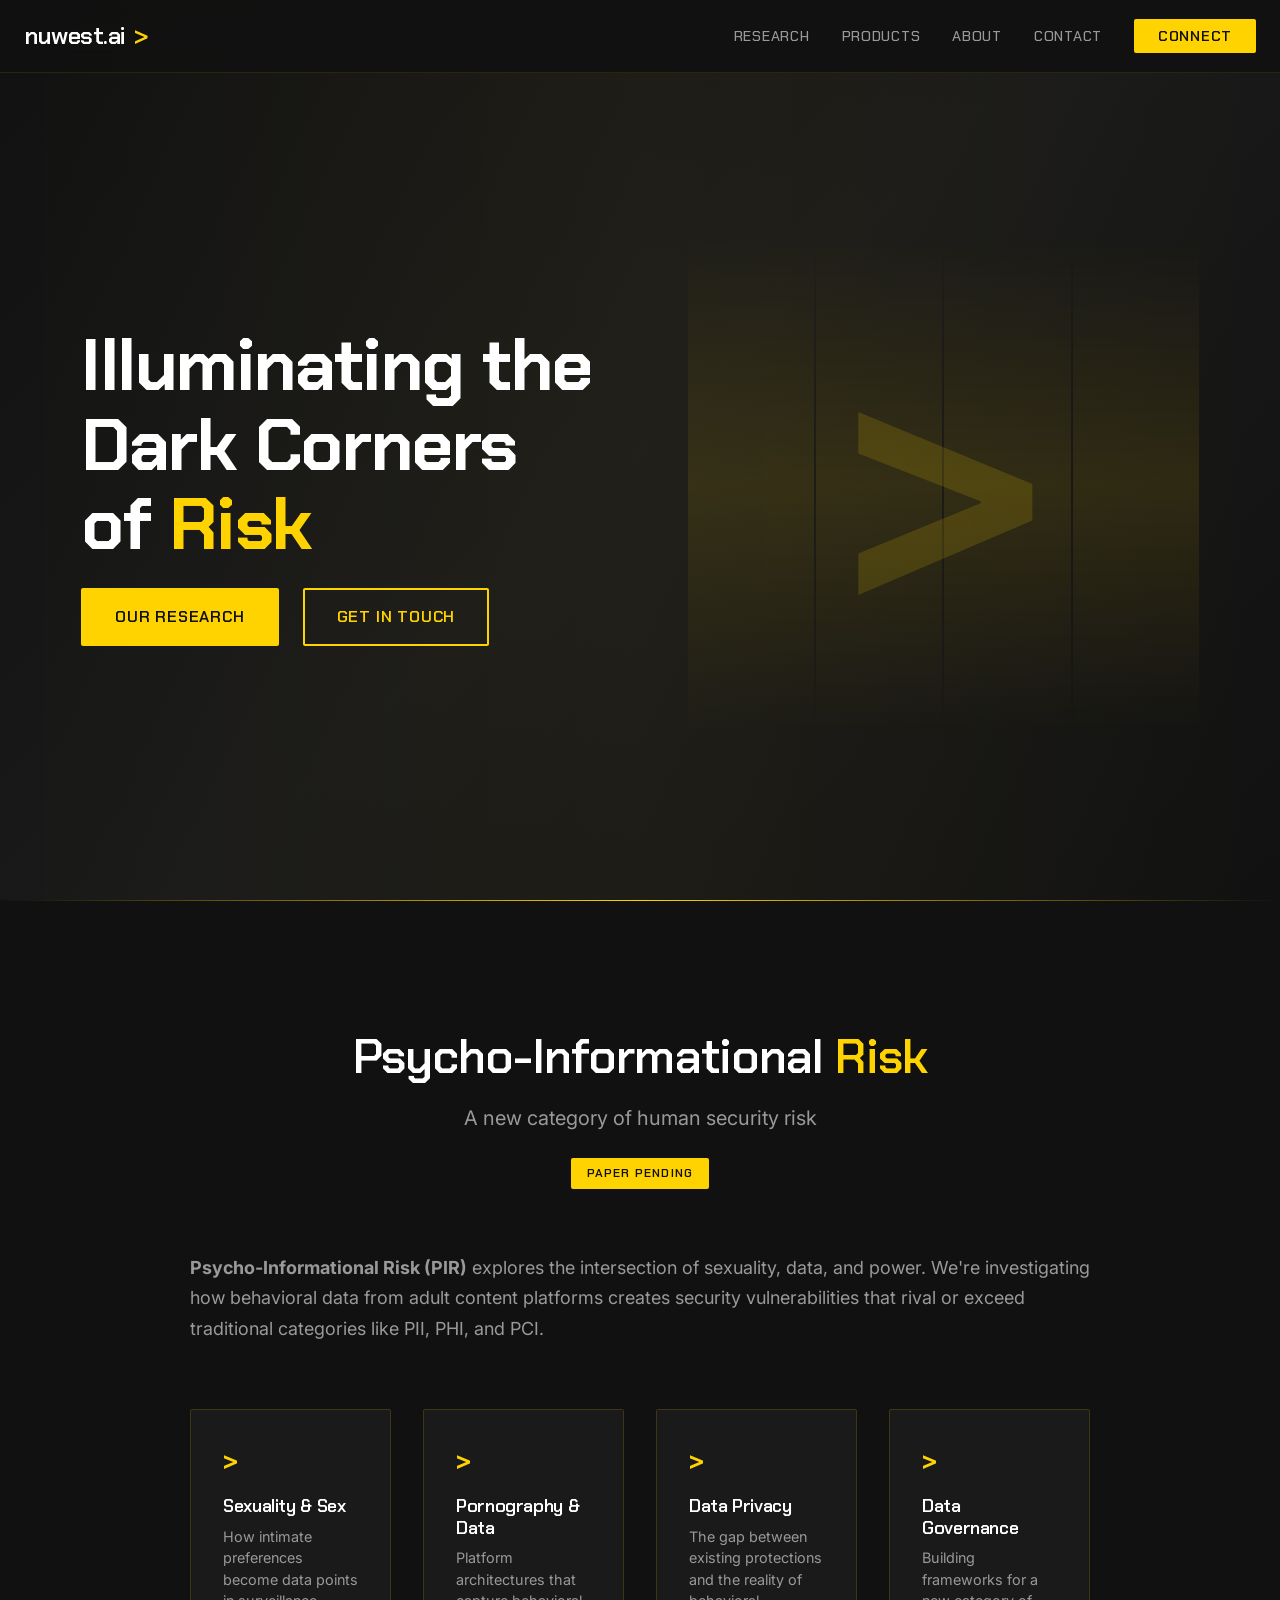
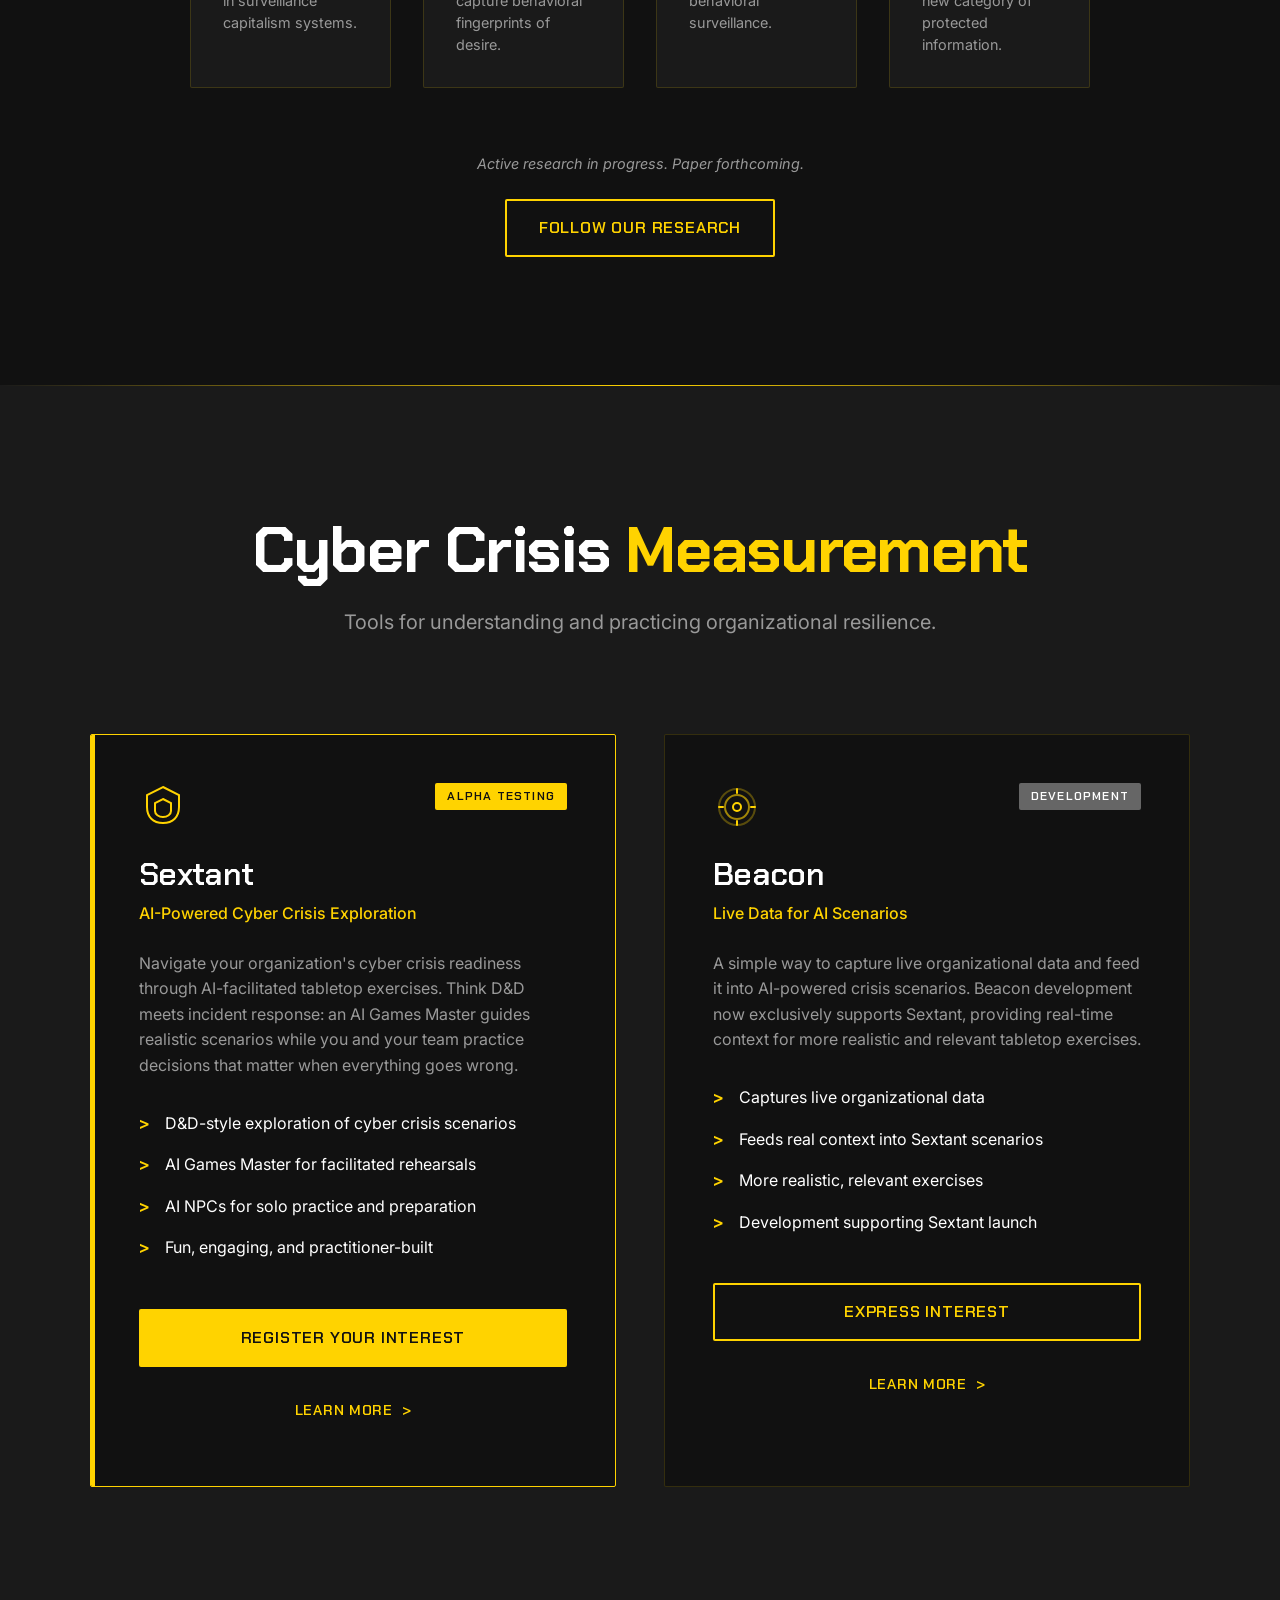
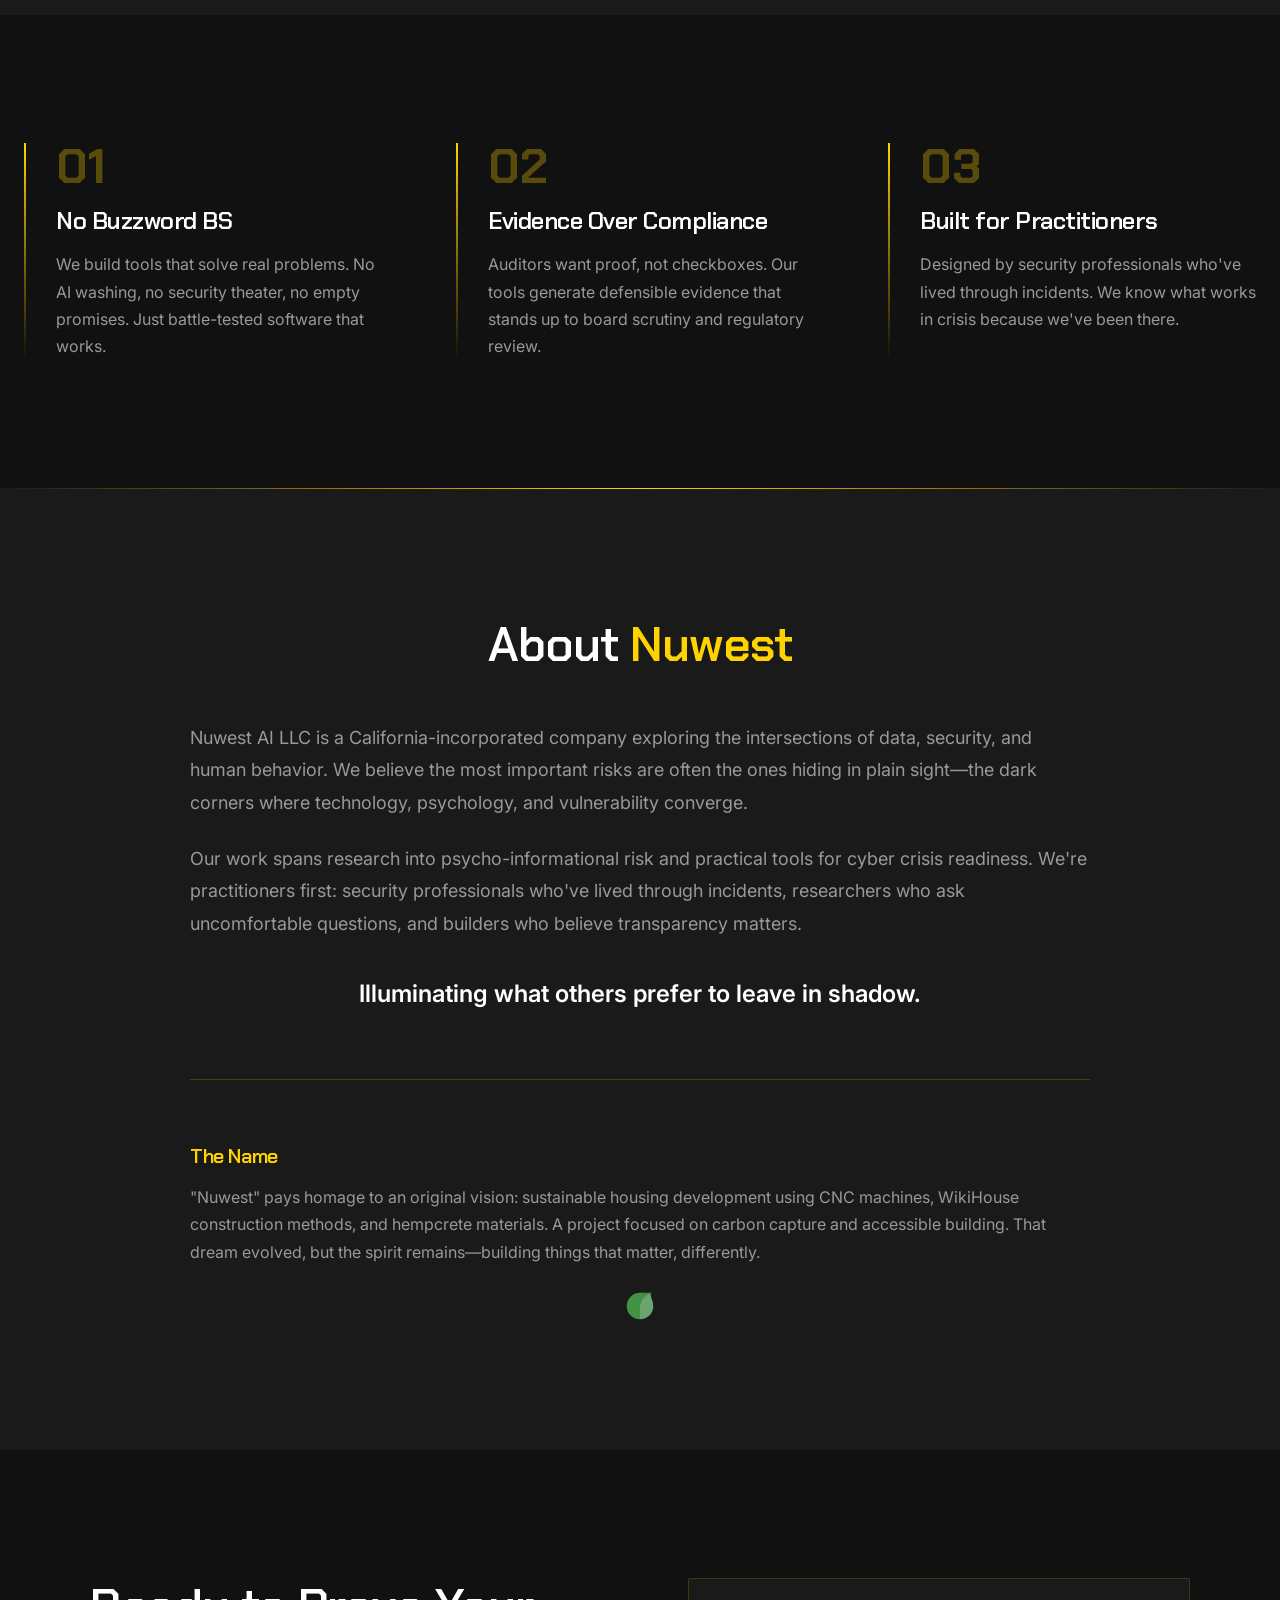
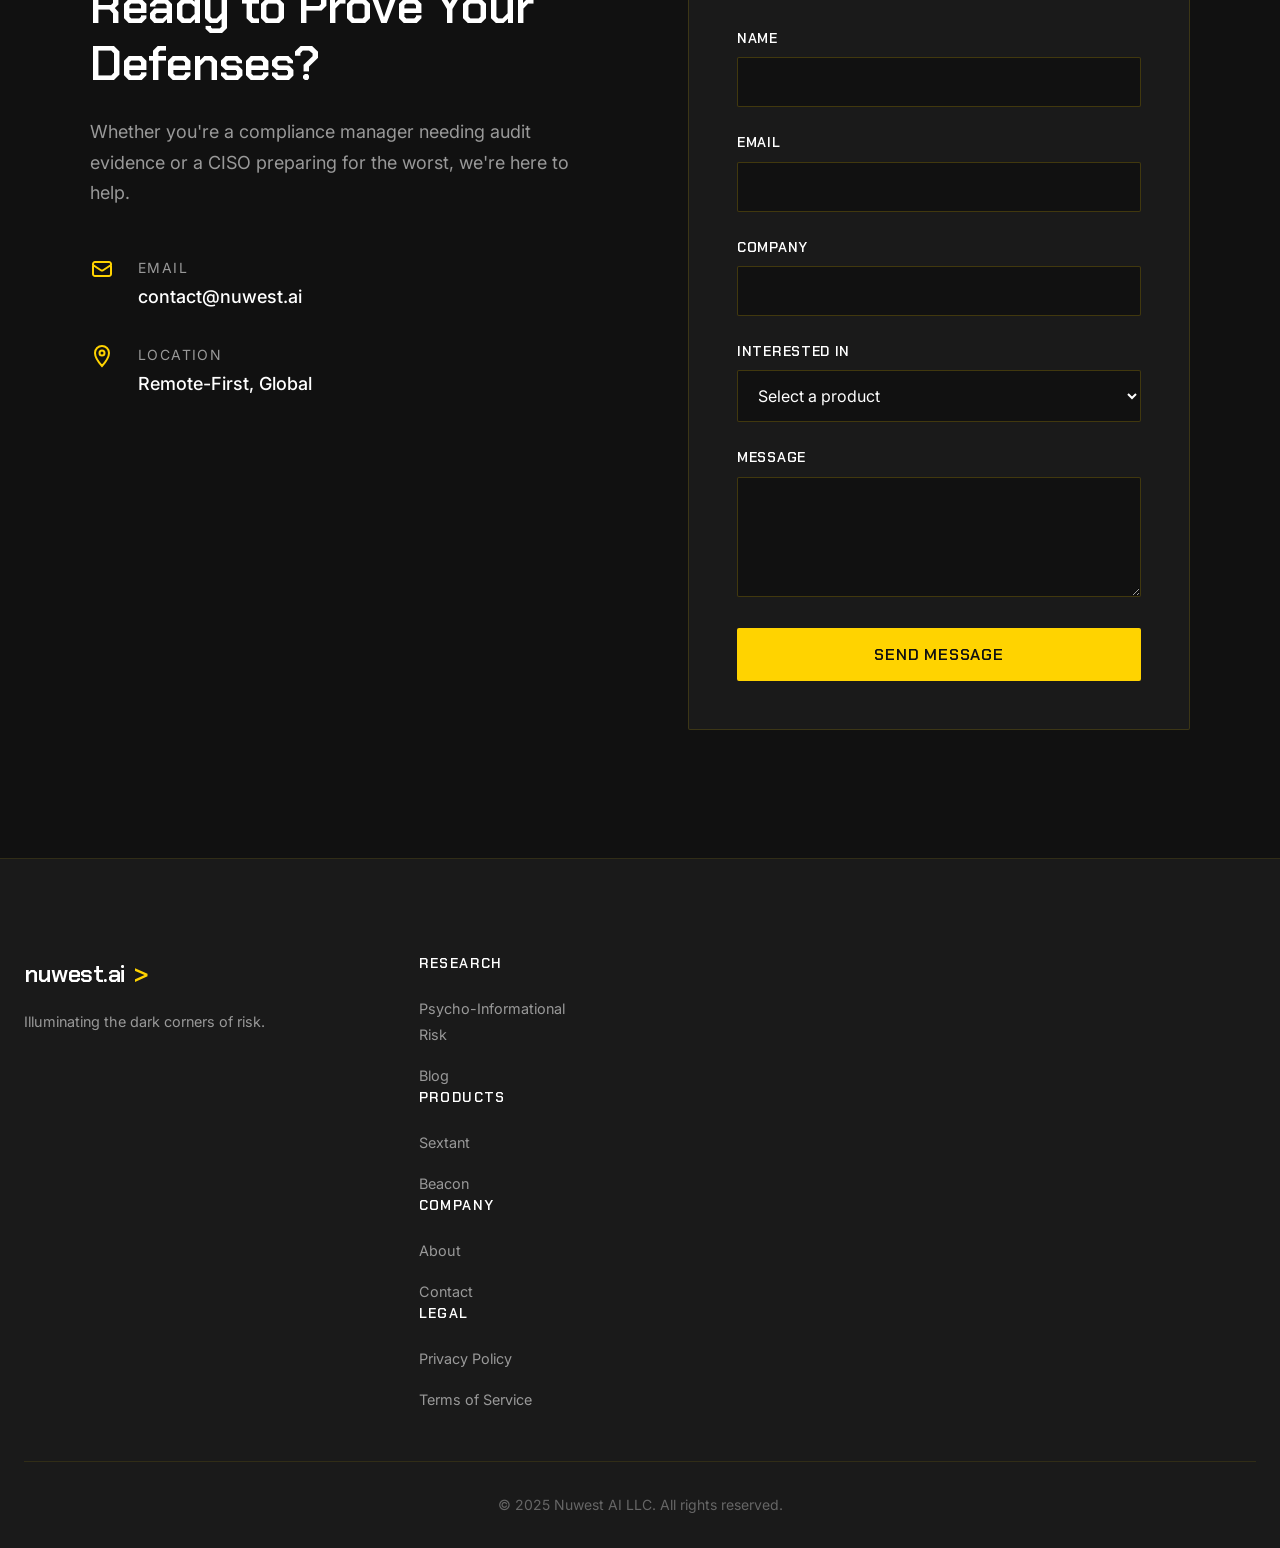
==== index.html @ e4929deb "Complete website redesign - December 2024 - New tagline: "Illuminating the dark corners of risk" - A" ====
<!DOCTYPE html>
<html lang="en">
<head>
  <meta charset="UTF-8">
  <meta name="viewport" content="width=device-width, initial-scale=1.0">
  <title>Nuwest AI > Illuminating the Dark Corners of Risk</title>
  <meta name="description" content="Illuminating the dark corners of risk. Research and tools exploring psycho-informational risk, cyber crisis measurement, and data governance.">

  <!-- Preconnect for performance -->
  <link rel="preconnect" href="https://fonts.googleapis.com">
  <link rel="preconnect" href="https://fonts.gstatic.com" crossorigin>

  <!-- Chakra Petch (primary) + Inter (body) -->
  <link href="https://fonts.googleapis.com/css2?family=Chakra+Petch:wght@400;500;600;700&family=Inter:wght@400;500;600&display=swap" rel="stylesheet">

  <link rel="stylesheet" href="style.css">
</head>
<body>
  <!-- Navigation -->
  <nav class="nav">
    <div class="nav-container">
      <a href="/" class="logo" aria-label="nuwest.ai home">
        nuwest.ai <span class="chevron">&gt;</span>
      </a>

      <button class="nav-toggle" aria-label="Toggle navigation" id="navToggle">
        <span class="hamburger"></span>
      </button>

      <ul class="nav-menu" id="navMenu">
        <li><a href="#research" class="nav-link">Research</a></li>
        <li><a href="#products" class="nav-link">Products</a></li>
        <li><a href="#about" class="nav-link">About</a></li>
        <li><a href="#contact" class="nav-link">Contact</a></li>
        <li><a href="#contact" class="nav-link nav-cta">Connect</a></li>
      </ul>
    </div>
  </nav>

  <!-- Hero Section -->
  <section class="hero">
    <div class="hero-bg"></div>
    <div class="container">
      <div class="hero-content">
        <h1 class="hero-title">
          Illuminating the<br>
          Dark Corners<br>
          of <span class="text-yellow">Risk</span>
        </h1>
        <div class="hero-cta">
          <a href="#research" class="btn btn-primary">Our Research</a>
          <a href="#contact" class="btn btn-secondary">Get in Touch</a>
        </div>
      </div>

      <div class="hero-visual">
        <div class="visual-grid">
          <div class="grid-line"></div>
          <div class="grid-line"></div>
          <div class="grid-line"></div>
          <div class="grid-line"></div>
        </div>
        <div class="chevron-pattern">
          <span class="chevron-lg">&gt;</span>
        </div>
      </div>
    </div>
  </section>

  <!-- Research Section: Psycho-Informational Risk -->
  <section id="research" class="research">
    <div class="container">
      <div class="section-header">
        <h2 class="section-title">Psycho-Informational <span class="text-yellow">Risk</span></h2>
        <p class="section-subtitle">A new category of human security risk</p>
        <span class="research-badge">Paper Pending</span>
      </div>

      <div class="research-content">
        <div class="research-intro">
          <p>
            <strong>Psycho-Informational Risk (PIR)</strong> explores the intersection of sexuality, data, and power. We're investigating how behavioral data from adult content platforms creates security vulnerabilities that rival or exceed traditional categories like PII, PHI, and PCI.
          </p>
        </div>

        <div class="research-pillars">
          <div class="pillar">
            <div class="pillar-icon">&gt;</div>
            <h4>Sexuality &amp; Sex</h4>
            <p>How intimate preferences become data points in surveillance capitalism systems.</p>
          </div>
          <div class="pillar">
            <div class="pillar-icon">&gt;</div>
            <h4>Pornography &amp; Data</h4>
            <p>Platform architectures that capture behavioral fingerprints of desire.</p>
          </div>
          <div class="pillar">
            <div class="pillar-icon">&gt;</div>
            <h4>Data Privacy</h4>
            <p>The gap between existing protections and the reality of behavioral surveillance.</p>
          </div>
          <div class="pillar">
            <div class="pillar-icon">&gt;</div>
            <h4>Data Governance</h4>
            <p>Building frameworks for a new category of protected information.</p>
          </div>
        </div>

        <div class="research-cta">
          <p class="research-status">Active research in progress. Paper forthcoming.</p>
          <a href="#contact" class="btn btn-secondary">Follow Our Research</a>
        </div>
      </div>
    </div>
  </section>

  <!-- Products Section: Cyber Crisis Measurement -->
  <section id="products" class="products">
    <div class="container">
      <div class="section-header">
        <h2 class="section-title-large">Cyber Crisis <span class="text-yellow">Measurement</span></h2>
        <p class="section-subtitle">Tools for understanding and practicing organizational resilience.</p>
      </div>

      <div class="product-grid">
        <!-- Sextant -->
        <article class="product-card product-card--primary">
          <div class="product-header">
            <div class="product-icon">
              <svg width="48" height="48" viewBox="0 0 48 48" fill="none" xmlns="http://www.w3.org/2000/svg">
                <path d="M24 4L40 12V24C40 33.9411 33.9411 40 24 40C14.0589 40 8 33.9411 8 24V12L24 4Z" stroke="currentColor" stroke-width="2"/>
                <path d="M24 16L32 20V28C32 31.3137 28.4183 34 24 34C19.5817 34 16 31.3137 16 28V20L24 16Z" stroke="currentColor" stroke-width="2"/>
              </svg>
            </div>
            <div class="product-badge product-badge--alpha">Alpha Testing</div>
          </div>

          <h3 class="product-name">Sextant</h3>
          <p class="product-tagline">AI-Powered Cyber Crisis Exploration</p>

          <p class="product-description">
            Navigate your organization's cyber crisis readiness through AI-facilitated tabletop exercises. Think D&D meets incident response: an AI Games Master guides realistic scenarios while you and your team practice decisions that matter when everything goes wrong.
          </p>

          <ul class="product-features">
            <li>
              <span class="feature-icon">&gt;</span>
              <span>D&D-style exploration of cyber crisis scenarios</span>
            </li>
            <li>
              <span class="feature-icon">&gt;</span>
              <span>AI Games Master for facilitated rehearsals</span>
            </li>
            <li>
              <span class="feature-icon">&gt;</span>
              <span>AI NPCs for solo practice and preparation</span>
            </li>
            <li>
              <span class="feature-icon">&gt;</span>
              <span>Fun, engaging, and practitioner-built</span>
            </li>
          </ul>

          <div class="product-actions">
            <a href="#contact" class="btn btn-primary btn-block">Register Your Interest</a>
            <a href="#contact" class="product-link">Learn More <span>&gt;</span></a>
          </div>
        </article>

        <!-- Beacon -->
        <article class="product-card">
          <div class="product-header">
            <div class="product-icon">
              <svg width="48" height="48" viewBox="0 0 48 48" fill="none" xmlns="http://www.w3.org/2000/svg">
                <circle cx="24" cy="24" r="4" stroke="currentColor" stroke-width="2"/>
                <circle cx="24" cy="24" r="12" stroke="currentColor" stroke-width="2" opacity="0.6"/>
                <circle cx="24" cy="24" r="18" stroke="currentColor" stroke-width="2" opacity="0.3"/>
                <path d="M24 6V10M24 38V42M42 24H38M10 24H6" stroke="currentColor" stroke-width="2" stroke-linecap="round"/>
              </svg>
            </div>
            <div class="product-badge product-badge--dev">Development</div>
          </div>

          <h3 class="product-name">Beacon</h3>
          <p class="product-tagline">Live Data for AI Scenarios</p>

          <p class="product-description">
            A simple way to capture live organizational data and feed it into AI-powered crisis scenarios. Beacon development now exclusively supports Sextant, providing real-time context for more realistic and relevant tabletop exercises.
          </p>

          <ul class="product-features">
            <li>
              <span class="feature-icon">&gt;</span>
              <span>Captures live organizational data</span>
            </li>
            <li>
              <span class="feature-icon">&gt;</span>
              <span>Feeds real context into Sextant scenarios</span>
            </li>
            <li>
              <span class="feature-icon">&gt;</span>
              <span>More realistic, relevant exercises</span>
            </li>
            <li>
              <span class="feature-icon">&gt;</span>
              <span>Development supporting Sextant launch</span>
            </li>
          </ul>

          <div class="product-actions">
            <a href="#contact" class="btn btn-secondary btn-block">Express Interest</a>
            <a href="#contact" class="product-link">Learn More <span>&gt;</span></a>
          </div>
        </article>
      </div>
    </div>
  </section>

  <!-- Value Proposition -->
  <section class="value-prop">
    <div class="container">
      <div class="value-grid">
        <div class="value-item">
          <div class="value-number">01</div>
          <h3 class="value-title">No Buzzword BS</h3>
          <p class="value-description">
            We build tools that solve real problems. No AI washing, no security theater, no empty promises. Just battle-tested software that works.
          </p>
        </div>

        <div class="value-item">
          <div class="value-number">02</div>
          <h3 class="value-title">Evidence Over Compliance</h3>
          <p class="value-description">
            Auditors want proof, not checkboxes. Our tools generate defensible evidence that stands up to board scrutiny and regulatory review.
          </p>
        </div>

        <div class="value-item">
          <div class="value-number">03</div>
          <h3 class="value-title">Built for Practitioners</h3>
          <p class="value-description">
            Designed by security professionals who've lived through incidents. We know what works in crisis because we've been there.
          </p>
        </div>
      </div>
    </div>
  </section>

  <!-- About Section -->
  <section id="about" class="about">
    <div class="container">
      <div class="about-content">
        <h2 class="about-title">About <span class="text-yellow">Nuwest</span></h2>
        <div class="about-text">
          <p>
            Nuwest AI LLC is a California-incorporated company exploring the intersections of data, security, and human behavior. We believe the most important risks are often the ones hiding in plain sight—the dark corners where technology, psychology, and vulnerability converge.
          </p>
          <p>
            Our work spans research into psycho-informational risk and practical tools for cyber crisis readiness. We're practitioners first: security professionals who've lived through incidents, researchers who ask uncomfortable questions, and builders who believe transparency matters.
          </p>
          <p class="about-emphasis">
            Illuminating what others prefer to leave in shadow.
          </p>
        </div>

        <div class="about-origin">
          <h3 class="origin-title">The Name</h3>
          <p>
            "Nuwest" pays homage to an original vision: sustainable housing development using CNC machines, WikiHouse construction methods, and hempcrete materials. A project focused on carbon capture and accessible building. That dream evolved, but the spirit remains—building things that matter, differently.
          </p>
          <div class="sustainability-badge">
            <svg class="leaf-icon" width="24" height="24" viewBox="0 0 24 24" fill="none" xmlns="http://www.w3.org/2000/svg">
              <path d="M12 2C6.5 2 2 6.5 2 12C2 17.5 6.5 22 12 22C12 22 12 17 12 12C12 7 17 2 22 2C22 2 17.5 2 12 2Z" fill="#4CAF50"/>
              <path d="M12 12C12 17 12 22 12 22C17.5 22 22 17.5 22 12C22 6.5 17.5 2 22 2C17 2 12 7 12 12Z" fill="#81C784"/>
            </svg>
          </div>
        </div>
      </div>
    </div>
  </section>

  <!-- Contact Section -->
  <section id="contact" class="contact">
    <div class="container">
      <div class="contact-content">
        <div class="contact-info">
          <h2 class="contact-title">Ready to Prove Your Defenses?</h2>
          <p class="contact-description">
            Whether you're a compliance manager needing audit evidence or a CISO preparing for the worst, we're here to help.
          </p>

          <div class="contact-methods">
            <div class="contact-method">
              <div class="method-icon">
                <svg width="24" height="24" viewBox="0 0 24 24" fill="none" xmlns="http://www.w3.org/2000/svg">
                  <path d="M3 8L10.89 13.26C11.2187 13.4793 11.6049 13.5963 12 13.5963C12.3951 13.5963 12.7813 13.4793 13.11 13.26L21 8M5 19H19C19.5304 19 20.0391 18.7893 20.4142 18.4142C20.7893 18.0391 21 17.5304 21 17V7C21 6.46957 20.7893 5.96086 20.4142 5.58579C20.0391 5.21071 19.5304 5 19 5H5C4.46957 5 3.96086 5.21071 3.58579 5.58579C3.21071 5.96086 3 6.46957 3 7V17C3 17.5304 3.21071 18.0391 3.58579 18.4142C3.96086 18.7893 4.46957 19 5 19Z" stroke="currentColor" stroke-width="2" stroke-linecap="round" stroke-linejoin="round"/>
                </svg>
              </div>
              <div>
                <div class="method-label">Email</div>
                <a href="mailto:contact@nuwest.ai" class="method-value">contact@nuwest.ai</a>
              </div>
            </div>

            <div class="contact-method">
              <div class="method-icon">
                <svg width="24" height="24" viewBox="0 0 24 24" fill="none" xmlns="http://www.w3.org/2000/svg">
                  <path d="M12 2C8.13 2 5 5.13 5 9C5 14.25 12 22 12 22C12 22 19 14.25 19 9C19 5.13 15.87 2 12 2ZM12 11.5C10.62 11.5 9.5 10.38 9.5 9C9.5 7.62 10.62 6.5 12 6.5C13.38 6.5 14.5 7.62 14.5 9C14.5 10.38 13.38 11.5 12 11.5Z" stroke="currentColor" stroke-width="2"/>
                </svg>
              </div>
              <div>
                <div class="method-label">Location</div>
                <div class="method-value">Remote-First, Global</div>
              </div>
            </div>
          </div>
        </div>

        <form class="contact-form" id="contactForm">
          <div class="form-group">
            <label for="name" class="form-label">Name</label>
            <input type="text" id="name" name="name" class="form-input" required>
          </div>

          <div class="form-group">
            <label for="email" class="form-label">Email</label>
            <input type="email" id="email" name="email" class="form-input" required>
          </div>

          <div class="form-group">
            <label for="company" class="form-label">Company</label>
            <input type="text" id="company" name="company" class="form-input">
          </div>

          <div class="form-group">
            <label for="interest" class="form-label">Interested In</label>
            <select id="interest" name="interest" class="form-input">
              <option value="">Select a product</option>
              <option value="sextant">Sextant (Crisis Rehearsal)</option>
              <option value="beacon">Beacon (Recovery Monitoring)</option>
              <option value="both">Both Products</option>
              <option value="other">General Inquiry</option>
            </select>
          </div>

          <div class="form-group">
            <label for="message" class="form-label">Message</label>
            <textarea id="message" name="message" class="form-input form-textarea" rows="4"></textarea>
          </div>

          <button type="submit" class="btn btn-primary btn-block">Send Message</button>
        </form>
      </div>
    </div>
  </section>

  <!-- Footer -->
  <footer class="footer">
    <div class="container">
      <div class="footer-content">
        <div class="footer-brand">
          <div class="logo">nuwest.ai <span class="chevron">&gt;</span></div>
          <p class="footer-tagline">Illuminating the dark corners of risk.</p>
        </div>

        <div class="footer-links">
          <div class="footer-column">
            <h4 class="footer-heading">Research</h4>
            <ul class="footer-list">
              <li><a href="#research">Psycho-Informational Risk</a></li>
              <li><a href="pages/blog.html">Blog</a></li>
            </ul>
          </div>

          <div class="footer-column">
            <h4 class="footer-heading">Products</h4>
            <ul class="footer-list">
              <li><a href="#products">Sextant</a></li>
              <li><a href="#products">Beacon</a></li>
            </ul>
          </div>

          <div class="footer-column">
            <h4 class="footer-heading">Company</h4>
            <ul class="footer-list">
              <li><a href="#about">About</a></li>
              <li><a href="#contact">Contact</a></li>
            </ul>
          </div>

          <div class="footer-column">
            <h4 class="footer-heading">Legal</h4>
            <ul class="footer-list">
              <li><a href="pages/privacy.html">Privacy Policy</a></li>
              <li><a href="pages/terms.html">Terms of Service</a></li>
            </ul>
          </div>
        </div>
      </div>

      <div class="footer-bottom">
        <p>&copy; 2025 Nuwest AI LLC. All rights reserved.</p>
      </div>
    </div>
  </footer>

  <script src="script.js"></script>
</body>
</html>
---- style.css ----
/* ============================================
   nuwest.ai > v3 Design System
   Futuristic minimalism, sharp edges, geometric
   ============================================ */

/* ============================================
   CSS Variables (Brand Guidelines)
   ============================================ */
:root {
  /* Colors - Brand Guidelines */
  --signal-yellow: #FFD300;
  --charcoal-black: #111111;
  --matte-black: #1A1A1A;
  --neutral-gray: #EAEAEA;
  --white: #FFFFFF;
  --gray-dark: #333333;
  --gray-medium: #666666;
  --gray-light: #999999;

  /* Typography - Chakra Petch + Inter */
  --font-primary: 'Chakra Petch', -apple-system, BlinkMacSystemFont, 'Segoe UI', sans-serif;
  --font-secondary: 'Inter', -apple-system, BlinkMacSystemFont, 'Segoe UI', sans-serif;

  /* Spacing (8px base) */
  --spacing-xs: 0.5rem;    /* 8px */
  --spacing-sm: 1rem;      /* 16px */
  --spacing-md: 1.5rem;    /* 24px */
  --spacing-lg: 2rem;      /* 32px */
  --spacing-xl: 3rem;      /* 48px */
  --spacing-2xl: 4rem;     /* 64px */
  --spacing-3xl: 6rem;     /* 96px */
  --spacing-4xl: 8rem;     /* 128px */

  /* Shadows */
  --shadow-sm: 0 2px 8px rgba(0, 0, 0, 0.1);
  --shadow-md: 0 4px 16px rgba(0, 0, 0, 0.15);
  --shadow-lg: 0 8px 32px rgba(0, 0, 0, 0.2);
  --shadow-yellow: 0 0 32px rgba(255, 211, 0, 0.3);
  --shadow-yellow-strong: 0 0 48px rgba(255, 211, 0, 0.5);

  /* Transitions */
  --transition-fast: 150ms cubic-bezier(0.4, 0, 0.2, 1);
  --transition-base: 250ms cubic-bezier(0.4, 0, 0.2, 1);
  --transition-slow: 350ms cubic-bezier(0.4, 0, 0.2, 1);

  /* Layout */
  --container-max: 1280px;
  --container-narrow: 960px;
  --border-radius: 2px;
}

/* ============================================
   Reset & Base Styles
   ============================================ */
* {
  margin: 0;
  padding: 0;
  box-sizing: border-box;
}

html {
  scroll-behavior: smooth;
  -webkit-font-smoothing: antialiased;
  -moz-osx-font-smoothing: grayscale;
}

body {
  font-family: var(--font-secondary);
  font-size: 16px;
  line-height: 1.6;
  color: var(--white);
  background: var(--charcoal-black);
  overflow-x: hidden;
}

::selection {
  background: var(--signal-yellow);
  color: var(--charcoal-black);
}

/* ============================================
   Typography
   ============================================ */
h1, h2, h3, h4, h5, h6 {
  font-family: var(--font-primary);
  font-weight: 600;
  line-height: 1.2;
  letter-spacing: -0.02em;
}

h1 { font-size: clamp(2.5rem, 6vw, 4.5rem); }
h2 { font-size: clamp(2rem, 4vw, 3rem); }
h3 { font-size: clamp(1.5rem, 3vw, 2rem); }
h4 { font-size: 1.25rem; }

a {
  color: inherit;
  text-decoration: none;
  transition: color var(--transition-base);
}

a:hover {
  color: var(--signal-yellow);
}

/* ============================================
   Container
   ============================================ */
.container {
  max-width: var(--container-max);
  margin: 0 auto;
  padding: 0 var(--spacing-md);
}

.container-narrow {
  max-width: var(--container-narrow);
  margin: 0 auto;
  padding: 0 var(--spacing-md);
}

@media (max-width: 768px) {
  .container,
  .container-narrow {
    padding: 0 var(--spacing-sm);
  }
}

/* ============================================
   Navigation
   ============================================ */
.nav {
  position: fixed;
  top: 0;
  left: 0;
  right: 0;
  z-index: 1000;
  background: rgba(17, 17, 17, 0.95);
  backdrop-filter: blur(12px);
  border-bottom: 1px solid rgba(255, 211, 0, 0.1);
  transition: all var(--transition-base);
}

.nav-container {
  max-width: var(--container-max);
  margin: 0 auto;
  padding: 0 var(--spacing-md);
  display: flex;
  justify-content: space-between;
  align-items: center;
  height: 72px;
}

.logo {
  font-family: var(--font-primary);
  font-size: 1.5rem;
  font-weight: 600;
  color: var(--white);
  letter-spacing: -0.02em;
  transition: all var(--transition-base);
}

.logo:hover {
  color: var(--white);
}

.chevron {
  color: var(--signal-yellow);
  margin-left: 0.25rem;
  display: inline-block;
  transition: transform var(--transition-base);
}

.logo:hover .chevron {
  transform: translateX(4px);
}

.nav-toggle {
  display: none;
  background: none;
  border: none;
  cursor: pointer;
  padding: 0.5rem;
  z-index: 1001;
}

.hamburger {
  display: block;
  width: 24px;
  height: 2px;
  background: var(--signal-yellow);
  position: relative;
  transition: background var(--transition-base);
}

.hamburger::before,
.hamburger::after {
  content: '';
  position: absolute;
  width: 24px;
  height: 2px;
  background: var(--signal-yellow);
  transition: transform var(--transition-base);
}

.hamburger::before { top: -8px; }
.hamburger::after { bottom: -8px; }

.nav-toggle.active .hamburger {
  background: transparent;
}

.nav-toggle.active .hamburger::before {
  transform: rotate(45deg) translate(5px, 5px);
}

.nav-toggle.active .hamburger::after {
  transform: rotate(-45deg) translate(6px, -6px);
}

.nav-menu {
  display: flex;
  align-items: center;
  gap: var(--spacing-lg);
  list-style: none;
}

.nav-link {
  font-family: var(--font-primary);
  font-size: 0.9rem;
  font-weight: 500;
  color: var(--gray-light);
  text-transform: uppercase;
  letter-spacing: 0.05em;
  transition: color var(--transition-base);
  position: relative;
}

.nav-link::after {
  content: '';
  position: absolute;
  bottom: -4px;
  left: 0;
  width: 0;
  height: 2px;
  background: var(--signal-yellow);
  transition: width var(--transition-base);
}

.nav-link:hover {
  color: var(--white);
}

.nav-link:hover::after {
  width: 100%;
}

.nav-cta {
  background: var(--signal-yellow);
  color: var(--charcoal-black);
  padding: 0.5rem 1.5rem;
  border-radius: var(--border-radius);
  font-weight: 600;
}

.nav-cta::after {
  display: none;
}

.nav-cta:hover {
  color: var(--charcoal-black);
  box-shadow: var(--shadow-yellow);
  transform: translateY(-2px);
}

@media (max-width: 768px) {
  .nav-toggle {
    display: block;
  }

  .nav-menu {
    position: fixed;
    top: 72px;
    left: 0;
    right: 0;
    flex-direction: column;
    background: var(--charcoal-black);
    border-top: 1px solid rgba(255, 211, 0, 0.1);
    padding: var(--spacing-lg);
    gap: var(--spacing-md);
    transform: translateX(100%);
    transition: transform var(--transition-base);
  }

  .nav-menu.active {
    transform: translateX(0);
  }

  .nav-link::after {
    display: none;
  }
}

/* ============================================
   Hero Section
   ============================================ */
.hero {
  position: relative;
  min-height: 100vh;
  display: flex;
  align-items: center;
  overflow: hidden;
  padding-top: 72px;
}

.hero-bg {
  position: absolute;
  inset: 0;
  background:
    linear-gradient(135deg, var(--charcoal-black) 0%, var(--matte-black) 50%, var(--charcoal-black) 100%);
  z-index: -1;
}

.hero-bg::before {
  content: '';
  position: absolute;
  inset: 0;
  background:
    linear-gradient(90deg, transparent 0%, rgba(255, 211, 0, 0.03) 50%, transparent 100%);
  animation: scan 8s linear infinite;
}

@keyframes scan {
  0%, 100% { transform: translateX(-100%); }
  50% { transform: translateX(100%); }
}

.hero .container {
  display: grid;
  grid-template-columns: 1fr 1fr;
  gap: var(--spacing-3xl);
  align-items: center;
}

.hero-content {
  max-width: 600px;
}

.hero-title {
  font-size: clamp(2.5rem, 6vw, 4.5rem);
  font-weight: 700;
  line-height: 1.1;
  margin-bottom: var(--spacing-md);
  color: var(--white);
}

.hero-subtitle {
  font-size: clamp(1.125rem, 2vw, 1.5rem);
  font-weight: 400;
  color: var(--gray-light);
  margin-bottom: var(--spacing-xl);
  line-height: 1.5;
}

.hero-cta {
  display: flex;
  gap: var(--spacing-md);
  flex-wrap: wrap;
}

.hero-visual {
  position: relative;
  height: 500px;
  display: flex;
  align-items: center;
  justify-content: center;
}

.visual-grid {
  position: absolute;
  inset: 0;
  display: grid;
  grid-template-columns: repeat(4, 1fr);
  gap: 2px;
  opacity: 0.1;
}

.grid-line {
  background: linear-gradient(180deg, transparent 0%, var(--signal-yellow) 50%, transparent 100%);
  animation: gridPulse 3s ease-in-out infinite;
}

.grid-line:nth-child(1) { animation-delay: 0s; }
.grid-line:nth-child(2) { animation-delay: 0.5s; }
.grid-line:nth-child(3) { animation-delay: 1s; }
.grid-line:nth-child(4) { animation-delay: 1.5s; }

@keyframes gridPulse {
  0%, 100% { opacity: 0.1; }
  50% { opacity: 0.3; }
}

.chevron-pattern {
  position: relative;
  z-index: 1;
}

.chevron-lg {
  font-family: var(--font-primary);
  font-size: 20rem;
  font-weight: 700;
  color: var(--signal-yellow);
  opacity: 0.15;
  line-height: 1;
  animation: chevronPulse 4s ease-in-out infinite;
}

@keyframes chevronPulse {
  0%, 100% {
    transform: scale(1);
    opacity: 0.15;
  }
  50% {
    transform: scale(1.05);
    opacity: 0.25;
  }
}

@media (max-width: 1024px) {
  .hero .container {
    grid-template-columns: 1fr;
    gap: var(--spacing-xl);
  }

  .hero-visual {
    height: 300px;
  }

  .chevron-lg {
    font-size: 12rem;
  }
}

/* ============================================
   Buttons
   ============================================ */
.btn {
  display: inline-block;
  font-family: var(--font-primary);
  font-size: 1rem;
  font-weight: 600;
  text-align: center;
  padding: 0.875rem 2rem;
  border-radius: var(--border-radius);
  border: 2px solid transparent;
  cursor: pointer;
  transition: all var(--transition-base);
  text-transform: uppercase;
  letter-spacing: 0.05em;
}

.btn-primary {
  background: var(--signal-yellow);
  color: var(--charcoal-black);
  border-color: var(--signal-yellow);
}

.btn-primary:hover {
  color: var(--charcoal-black);
  box-shadow: var(--shadow-yellow);
  transform: translateY(-2px);
}

.btn-secondary {
  background: transparent;
  color: var(--signal-yellow);
  border-color: var(--signal-yellow);
}

.btn-secondary:hover {
  background: var(--signal-yellow);
  color: var(--charcoal-black);
  box-shadow: var(--shadow-yellow);
  transform: translateY(-2px);
}

.btn-block {
  display: block;
  width: 100%;
}

/* ============================================
   Products Section
   ============================================ */
.products {
  padding: var(--spacing-4xl) 0;
  background: var(--matte-black);
  position: relative;
}

.products::before {
  content: '';
  position: absolute;
  top: 0;
  left: 0;
  right: 0;
  height: 1px;
  background: linear-gradient(90deg, transparent 0%, var(--signal-yellow) 50%, transparent 100%);
}

.section-header {
  text-align: center;
  margin-bottom: var(--spacing-3xl);
}

.section-title {
  font-size: clamp(2rem, 4vw, 3rem);
  margin-bottom: var(--spacing-sm);
}

.section-subtitle {
  font-size: clamp(1rem, 2vw, 1.25rem);
  color: var(--gray-light);
}

.product-grid {
  display: grid;
  grid-template-columns: repeat(auto-fit, minmax(450px, 1fr));
  gap: var(--spacing-xl);
  max-width: 1100px;
  margin: 0 auto;
}

@media (max-width: 768px) {
  .product-grid {
    grid-template-columns: 1fr;
  }
}

.product-card {
  background: var(--charcoal-black);
  border: 1px solid rgba(255, 211, 0, 0.15);
  border-radius: var(--border-radius);
  padding: var(--spacing-xl);
  transition: all var(--transition-base);
  position: relative;
  overflow: hidden;
}

.product-card::before {
  content: '';
  position: absolute;
  top: 0;
  left: 0;
  width: 4px;
  height: 100%;
  background: var(--signal-yellow);
  opacity: 0;
  transition: opacity var(--transition-base);
}

.product-card:hover {
  border-color: var(--signal-yellow);
  transform: translateY(-4px);
  box-shadow: var(--shadow-lg);
}

.product-card:hover::before {
  opacity: 1;
}

.product-card--primary {
  border-color: var(--signal-yellow);
}

.product-card--primary::before {
  opacity: 1;
}

.product-header {
  display: flex;
  justify-content: space-between;
  align-items: flex-start;
  margin-bottom: var(--spacing-md);
}

.product-icon {
  width: 48px;
  height: 48px;
  color: var(--signal-yellow);
}

.product-badge {
  font-family: var(--font-primary);
  font-size: 0.75rem;
  font-weight: 600;
  text-transform: uppercase;
  letter-spacing: 0.1em;
  color: var(--charcoal-black);
  background: var(--signal-yellow);
  padding: 0.25rem 0.75rem;
  border-radius: var(--border-radius);
}

.product-badge--coming {
  background: var(--gray-medium);
  color: var(--white);
}

.product-name {
  font-size: 2rem;
  margin-bottom: var(--spacing-xs);
}

.product-tagline {
  font-size: 1rem;
  color: var(--signal-yellow);
  margin-bottom: var(--spacing-md);
  font-weight: 500;
}

.product-description {
  color: var(--gray-light);
  line-height: 1.6;
  margin-bottom: var(--spacing-lg);
}

.product-features {
  list-style: none;
  margin-bottom: var(--spacing-xl);
}

.product-features li {
  display: flex;
  gap: var(--spacing-sm);
  align-items: flex-start;
  margin-bottom: var(--spacing-sm);
  color: var(--white);
}

.feature-icon {
  color: var(--signal-yellow);
  font-family: var(--font-primary);
  font-weight: 700;
  flex-shrink: 0;
}

.product-actions {
  display: flex;
  flex-direction: column;
  gap: var(--spacing-sm);
}

.product-link {
  font-family: var(--font-primary);
  font-size: 0.9rem;
  font-weight: 600;
  color: var(--signal-yellow);
  text-align: center;
  padding: var(--spacing-sm);
  transition: all var(--transition-base);
  text-transform: uppercase;
  letter-spacing: 0.05em;
}

.product-link span {
  display: inline-block;
  margin-left: 0.25rem;
  transition: transform var(--transition-base);
}

.product-link:hover {
  color: var(--white);
}

.product-link:hover span {
  transform: translateX(4px);
}

/* ============================================
   Value Proposition
   ============================================ */
.value-prop {
  padding: var(--spacing-4xl) 0;
  background: var(--charcoal-black);
}

.value-grid {
  display: grid;
  grid-template-columns: repeat(auto-fit, minmax(300px, 1fr));
  gap: var(--spacing-2xl);
}

.value-item {
  position: relative;
  padding-left: var(--spacing-lg);
}

.value-item::before {
  content: '';
  position: absolute;
  left: 0;
  top: 0;
  width: 2px;
  height: 100%;
  background: linear-gradient(180deg, var(--signal-yellow) 0%, transparent 100%);
}

.value-number {
  font-family: var(--font-primary);
  font-size: 3rem;
  font-weight: 700;
  color: var(--signal-yellow);
  opacity: 0.3;
  line-height: 1;
  margin-bottom: var(--spacing-sm);
}

.value-title {
  font-size: 1.5rem;
  margin-bottom: var(--spacing-sm);
}

.value-description {
  color: var(--gray-light);
  line-height: 1.7;
}

/* ============================================
   About Section
   ============================================ */
.about {
  padding: var(--spacing-4xl) 0;
  background: var(--matte-black);
  position: relative;
}

.about::before {
  content: '';
  position: absolute;
  top: 0;
  left: 0;
  right: 0;
  height: 1px;
  background: linear-gradient(90deg, transparent 0%, var(--signal-yellow) 50%, transparent 100%);
}

.about-content {
  max-width: 900px;
  margin: 0 auto;
}

.about-title {
  font-size: clamp(2rem, 4vw, 3rem);
  margin-bottom: var(--spacing-xl);
  text-align: center;
}

.about-text {
  margin-bottom: var(--spacing-2xl);
}

.about-text p {
  font-size: 1.125rem;
  line-height: 1.8;
  color: var(--gray-light);
  margin-bottom: var(--spacing-md);
}

.about-text p:last-child {
  font-size: 1.5rem;
  color: var(--white);
  font-weight: 600;
  text-align: center;
}

.about-stats {
  display: grid;
  grid-template-columns: repeat(auto-fit, minmax(200px, 1fr));
  gap: var(--spacing-xl);
  margin-top: var(--spacing-3xl);
  padding-top: var(--spacing-2xl);
  border-top: 1px solid rgba(255, 211, 0, 0.2);
}

.stat {
  text-align: center;
}

.stat-number {
  font-family: var(--font-primary);
  font-size: 3rem;
  font-weight: 700;
  color: var(--signal-yellow);
  line-height: 1;
  margin-bottom: var(--spacing-xs);
}

.stat-label {
  font-size: 0.9rem;
  color: var(--gray-light);
  text-transform: uppercase;
  letter-spacing: 0.1em;
}

/* ============================================
   Contact Section
   ============================================ */
.contact {
  padding: var(--spacing-4xl) 0;
  background: var(--charcoal-black);
}

.contact-content {
  display: grid;
  grid-template-columns: 1fr 1fr;
  gap: var(--spacing-3xl);
  max-width: 1100px;
  margin: 0 auto;
}

.contact-title {
  font-size: clamp(2rem, 4vw, 3rem);
  margin-bottom: var(--spacing-md);
}

.contact-description {
  font-size: 1.125rem;
  color: var(--gray-light);
  line-height: 1.7;
  margin-bottom: var(--spacing-xl);
}

.contact-methods {
  display: flex;
  flex-direction: column;
  gap: var(--spacing-lg);
}

.contact-method {
  display: flex;
  gap: var(--spacing-md);
  align-items: flex-start;
}

.method-icon {
  width: 24px;
  height: 24px;
  color: var(--signal-yellow);
  flex-shrink: 0;
}

.method-label {
  font-size: 0.875rem;
  color: var(--gray-light);
  text-transform: uppercase;
  letter-spacing: 0.1em;
  margin-bottom: 0.25rem;
}

.method-value {
  font-size: 1.125rem;
  color: var(--white);
  font-weight: 500;
}

.contact-form {
  background: var(--matte-black);
  padding: var(--spacing-xl);
  border: 1px solid rgba(255, 211, 0, 0.15);
  border-radius: var(--border-radius);
}

.form-group {
  margin-bottom: var(--spacing-md);
}

.form-label {
  display: block;
  font-family: var(--font-primary);
  font-size: 0.875rem;
  font-weight: 600;
  color: var(--white);
  text-transform: uppercase;
  letter-spacing: 0.05em;
  margin-bottom: var(--spacing-xs);
}

.form-input {
  width: 100%;
  font-family: var(--font-secondary);
  font-size: 1rem;
  color: var(--white);
  background: var(--charcoal-black);
  border: 1px solid rgba(255, 211, 0, 0.2);
  border-radius: var(--border-radius);
  padding: 0.875rem 1rem;
  transition: all var(--transition-base);
}

.form-input:focus {
  outline: none;
  border-color: var(--signal-yellow);
  box-shadow: 0 0 0 3px rgba(255, 211, 0, 0.1);
}

.form-textarea {
  resize: vertical;
  min-height: 120px;
}

@media (max-width: 768px) {
  .contact-content {
    grid-template-columns: 1fr;
    gap: var(--spacing-xl);
  }
}

/* ============================================
   Footer
   ============================================ */
.footer {
  background: var(--matte-black);
  border-top: 1px solid rgba(255, 211, 0, 0.1);
  padding: var(--spacing-3xl) 0 var(--spacing-lg);
}

.footer-content {
  display: grid;
  grid-template-columns: 2fr 1fr 1fr 1fr;
  gap: var(--spacing-xl);
  margin-bottom: var(--spacing-xl);
}

.footer-brand .logo {
  font-size: 1.5rem;
  margin-bottom: var(--spacing-sm);
  display: inline-block;
}

.footer-tagline {
  font-size: 0.9rem;
  color: var(--gray-light);
  max-width: 300px;
}

.footer-heading {
  font-family: var(--font-primary);
  font-size: 0.875rem;
  font-weight: 600;
  color: var(--white);
  text-transform: uppercase;
  letter-spacing: 0.1em;
  margin-bottom: var(--spacing-md);
}

.footer-list {
  list-style: none;
  display: flex;
  flex-direction: column;
  gap: var(--spacing-sm);
}

.footer-list a {
  font-size: 0.9rem;
  color: var(--gray-light);
  transition: color var(--transition-base);
}

.footer-list a:hover {
  color: var(--white);
}

.footer-bottom {
  padding-top: var(--spacing-lg);
  border-top: 1px solid rgba(255, 211, 0, 0.1);
  text-align: center;
}

.footer-bottom p {
  font-size: 0.875rem;
  color: var(--gray-medium);
}

@media (max-width: 1024px) {
  .footer-content {
    grid-template-columns: 1fr 1fr;
    gap: var(--spacing-lg);
  }

  .footer-brand {
    grid-column: 1 / -1;
  }
}

@media (max-width: 640px) {
  .footer-content {
    grid-template-columns: 1fr;
  }
}

/* ============================================
   Accessibility
   ============================================ */
@media (prefers-reduced-motion: reduce) {
  *,
  *::before,
  *::after {
    animation-duration: 0.01ms !important;
    animation-iteration-count: 1 !important;
    transition-duration: 0.01ms !important;
  }
}

.visually-hidden {
  position: absolute;
  width: 1px;
  height: 1px;
  margin: -1px;
  padding: 0;
  overflow: hidden;
  clip: rect(0, 0, 0, 0);
  white-space: nowrap;
  border: 0;
}

/* Focus styles for keyboard navigation */
a:focus-visible,
button:focus-visible,
input:focus-visible,
select:focus-visible,
textarea:focus-visible {
  outline: 2px solid var(--signal-yellow);
  outline-offset: 2px;
}

/* ============================================
   Utility Classes
   ============================================ */
.text-yellow {
  color: var(--signal-yellow);
}

/* ============================================
   Research Section
   ============================================ */
.research {
  padding: var(--spacing-4xl) 0;
  background: var(--charcoal-black);
  position: relative;
}

.research::before {
  content: '';
  position: absolute;
  top: 0;
  left: 0;
  right: 0;
  height: 1px;
  background: linear-gradient(90deg, transparent 0%, var(--signal-yellow) 50%, transparent 100%);
}

.research .section-header {
  text-align: center;
  margin-bottom: var(--spacing-2xl);
}

.research-badge {
  display: inline-block;
  font-family: var(--font-primary);
  font-size: 0.75rem;
  font-weight: 600;
  text-transform: uppercase;
  letter-spacing: 0.1em;
  color: var(--charcoal-black);
  background: var(--signal-yellow);
  padding: 0.375rem 1rem;
  border-radius: var(--border-radius);
  margin-top: var(--spacing-md);
}

.research-content {
  max-width: 900px;
  margin: 0 auto;
}

.research-intro {
  margin-bottom: var(--spacing-2xl);
}

.research-lead {
  font-size: 1.375rem;
  font-weight: 500;
  line-height: 1.6;
  color: var(--white);
  margin-bottom: var(--spacing-md);
}

.research-intro p {
  font-size: 1.125rem;
  line-height: 1.7;
  color: var(--gray-light);
}

.research-pillars {
  display: grid;
  grid-template-columns: repeat(auto-fit, minmax(200px, 1fr));
  gap: var(--spacing-lg);
  margin-bottom: var(--spacing-2xl);
}

.pillar {
  background: var(--matte-black);
  border: 1px solid rgba(255, 211, 0, 0.15);
  border-radius: var(--border-radius);
  padding: var(--spacing-lg);
  transition: all var(--transition-base);
}

.pillar:hover {
  border-color: var(--signal-yellow);
  transform: translateY(-2px);
}

.pillar-icon {
  font-family: var(--font-primary);
  font-size: 1.5rem;
  font-weight: 700;
  color: var(--signal-yellow);
  margin-bottom: var(--spacing-sm);
}

.pillar h4 {
  font-size: 1.125rem;
  margin-bottom: var(--spacing-xs);
  color: var(--white);
}

.pillar p {
  font-size: 0.9rem;
  color: var(--gray-light);
  line-height: 1.5;
}

.research-cta {
  text-align: center;
}

.research-status {
  font-size: 0.9rem;
  color: var(--gray-light);
  margin-bottom: var(--spacing-md);
  font-style: italic;
}

/* ============================================
   Section Title Large (for Cyber Crisis)
   ============================================ */
.section-title-large {
  font-size: clamp(2.5rem, 5vw, 4rem);
  font-weight: 700;
  margin-bottom: var(--spacing-sm);
  letter-spacing: -0.02em;
}

/* ============================================
   Product Badge Variants
   ============================================ */
.product-badge--alpha {
  background: var(--signal-yellow);
  color: var(--charcoal-black);
}

.product-badge--dev {
  background: var(--gray-medium);
  color: var(--white);
}

/* ============================================
   About Section - Enhanced
   ============================================ */
.about-emphasis {
  font-size: 1.5rem;
  color: var(--white);
  font-weight: 600;
  text-align: center;
  margin-top: var(--spacing-lg);
}

.about-origin {
  margin-top: var(--spacing-2xl);
  padding-top: var(--spacing-2xl);
  border-top: 1px solid rgba(255, 211, 0, 0.2);
}

.origin-title {
  font-size: 1.25rem;
  color: var(--signal-yellow);
  margin-bottom: var(--spacing-sm);
}

.about-origin p {
  font-size: 1rem;
  line-height: 1.7;
  color: var(--gray-light);
}

.sustainability-badge {
  margin-top: var(--spacing-md);
  display: flex;
  align-items: center;
  justify-content: center;
}

.leaf-icon {
  width: 32px;
  height: 32px;
  opacity: 0.8;
}

/* ============================================
   Footer Grid - 4 columns
   ============================================ */
@media (min-width: 1025px) {
  .footer-content {
    grid-template-columns: 2fr 1fr 1fr 1fr 1fr;
  }
}

/* ============================================
   Blog Coming Soon
   ============================================ */
.blog-coming-soon {
  text-align: center;
  padding: var(--spacing-3xl) var(--spacing-xl);
  background: var(--matte-black);
  border: 1px solid rgba(255, 211, 0, 0.15);
  border-radius: var(--border-radius);
  max-width: 600px;
  margin: 0 auto;
}

.coming-soon-icon {
  font-family: var(--font-primary);
  font-size: 4rem;
  font-weight: 700;
  color: var(--signal-yellow);
  margin-bottom: var(--spacing-md);
  opacity: 0.5;
}

.blog-coming-soon h2 {
  font-size: 2rem;
  color: var(--signal-yellow);
  margin-bottom: var(--spacing-md);
}

.blog-coming-soon p {
  font-size: 1.125rem;
  line-height: 1.7;
  color: var(--gray-light);
}

/* ============================================
   Section Hero for Sub-pages
   ============================================ */
.section-hero {
  padding: var(--spacing-4xl) 0 var(--spacing-2xl);
  padding-top: calc(72px + var(--spacing-3xl));
  background: var(--charcoal-black);
}

.section-hero h1 {
  font-size: clamp(2.5rem, 5vw, 4rem);
  margin-bottom: var(--spacing-sm);
}

.section {
  padding: var(--spacing-3xl) 0;
  background: var(--charcoal-black);
}

/* ============================================
   Card Styles for Legal Pages
   ============================================ */
.card {
  background: var(--matte-black);
  border: 1px solid rgba(255, 211, 0, 0.1);
  border-radius: var(--border-radius);
  padding: var(--spacing-lg);
}

.card h2 {
  font-size: 1.5rem;
  margin-bottom: var(--spacing-md);
}

.card p {
  color: var(--gray-light);
  line-height: 1.7;
}

.card ul {
  color: var(--gray-light);
  line-height: 1.8;
  padding-left: var(--spacing-md);
}

/* ============================================
   Navbar Styles for Sub-pages
   ============================================ */
.navbar {
  position: fixed;
  top: 0;
  left: 0;
  right: 0;
  z-index: 1000;
  background: rgba(17, 17, 17, 0.95);
  backdrop-filter: blur(12px);
  border-bottom: 1px solid rgba(255, 211, 0, 0.1);
}

.navbar-content {
  display: flex;
  justify-content: space-between;
  align-items: center;
  height: 72px;
}

.navbar-brand {
  font-family: var(--font-primary);
  font-size: 1.5rem;
  font-weight: 600;
  color: var(--white);
}

.navbar-brand .chevron {
  color: var(--signal-yellow);
}

.navbar-nav {
  display: flex;
  gap: var(--spacing-lg);
  list-style: none;
}

.navbar-nav a {
  font-family: var(--font-primary);
  font-size: 0.9rem;
  font-weight: 500;
  color: var(--gray-light);
  text-transform: uppercase;
  letter-spacing: 0.05em;
}

.navbar-nav a:hover {
  color: var(--white);
}

.navbar-toggle {
  display: none;
  background: none;
  border: none;
  color: var(--signal-yellow);
  font-size: 1.5rem;
  cursor: pointer;
}

@media (max-width: 768px) {
  .navbar-toggle {
    display: block;
  }

  .navbar-nav {
    display: none;
  }
}
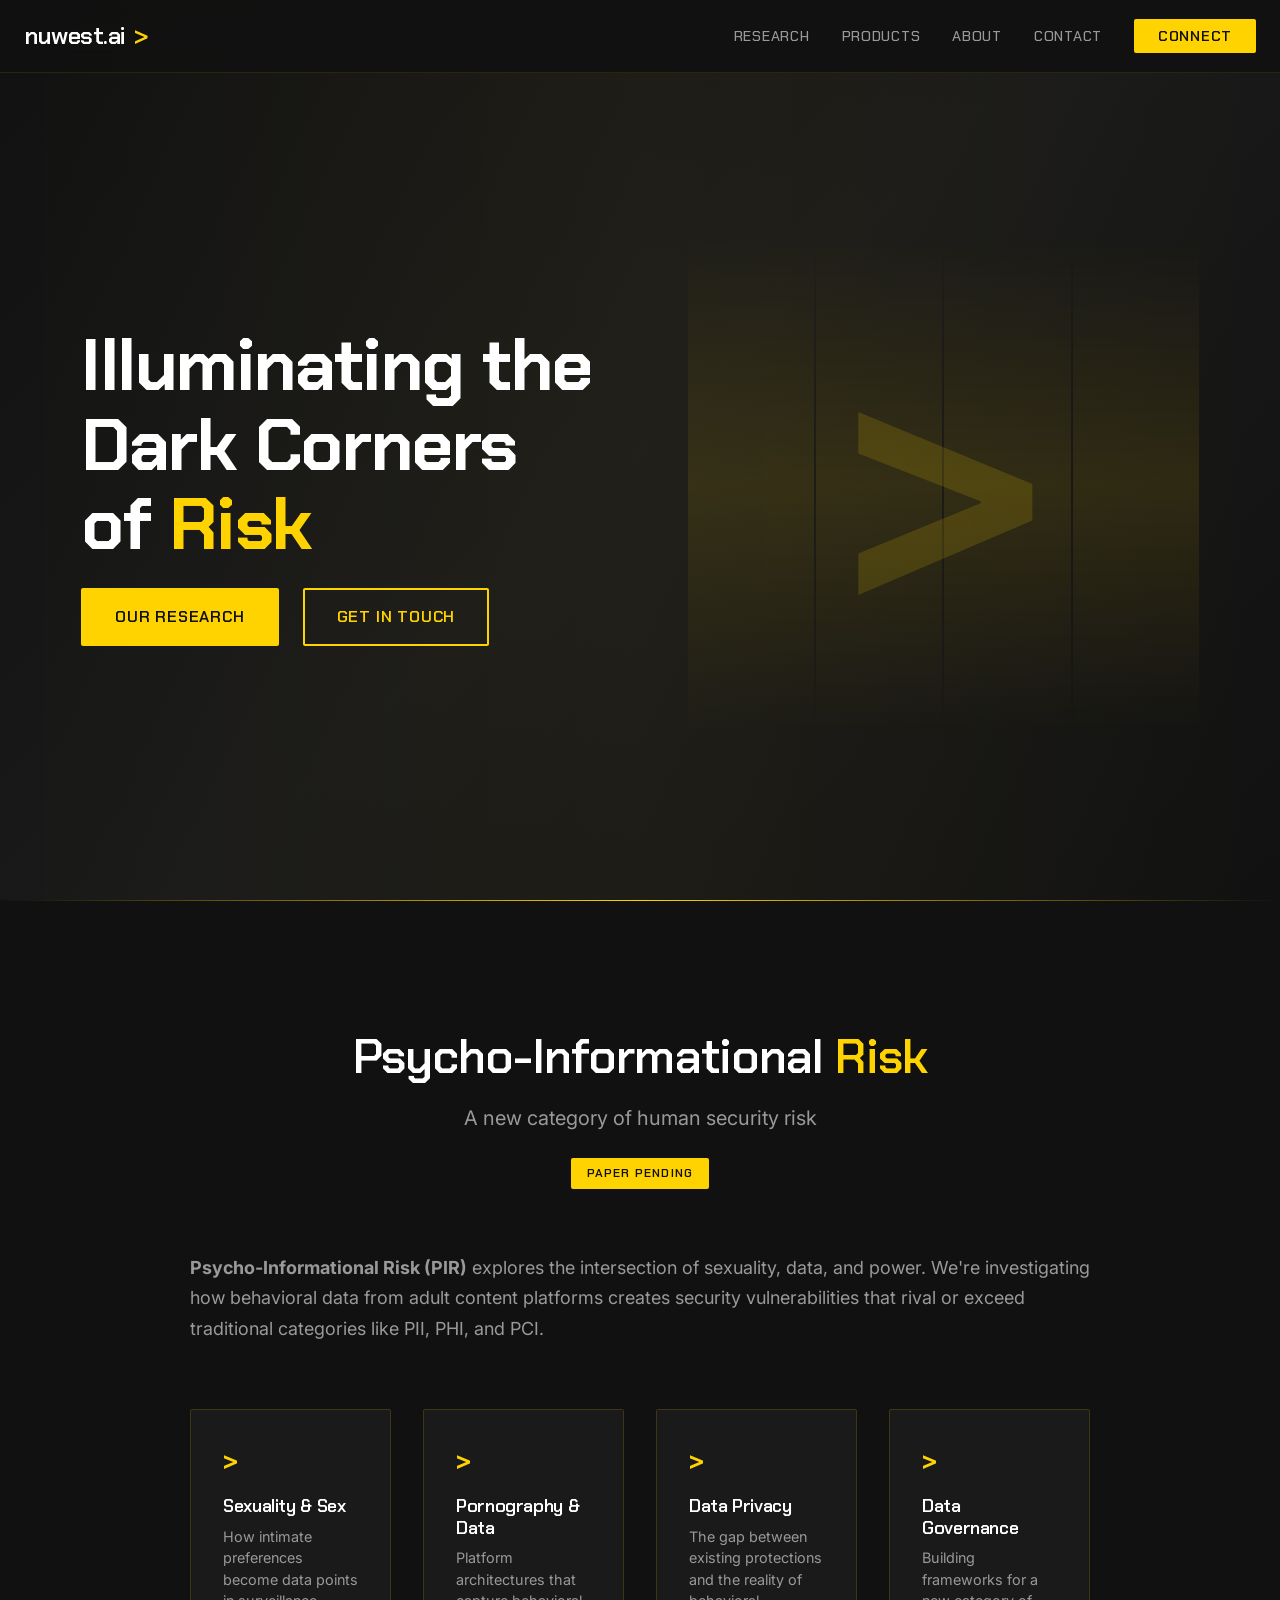
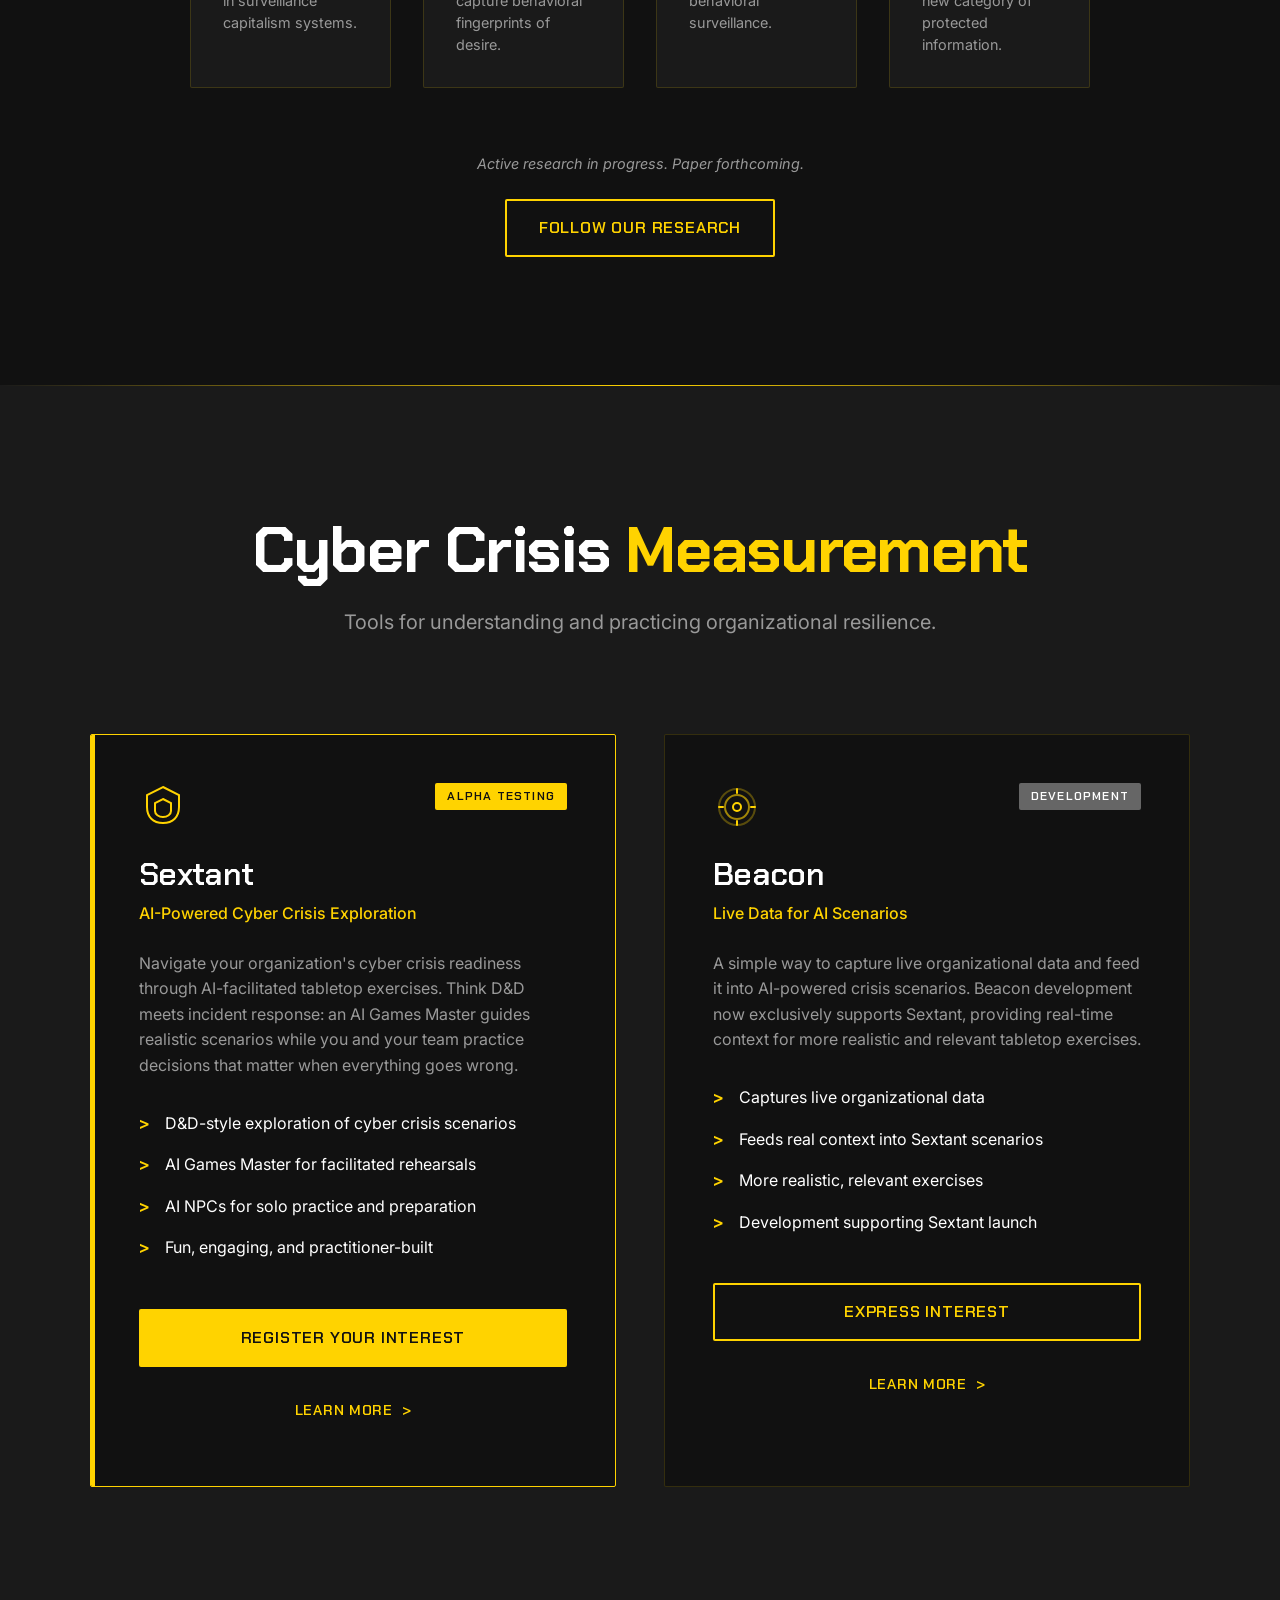
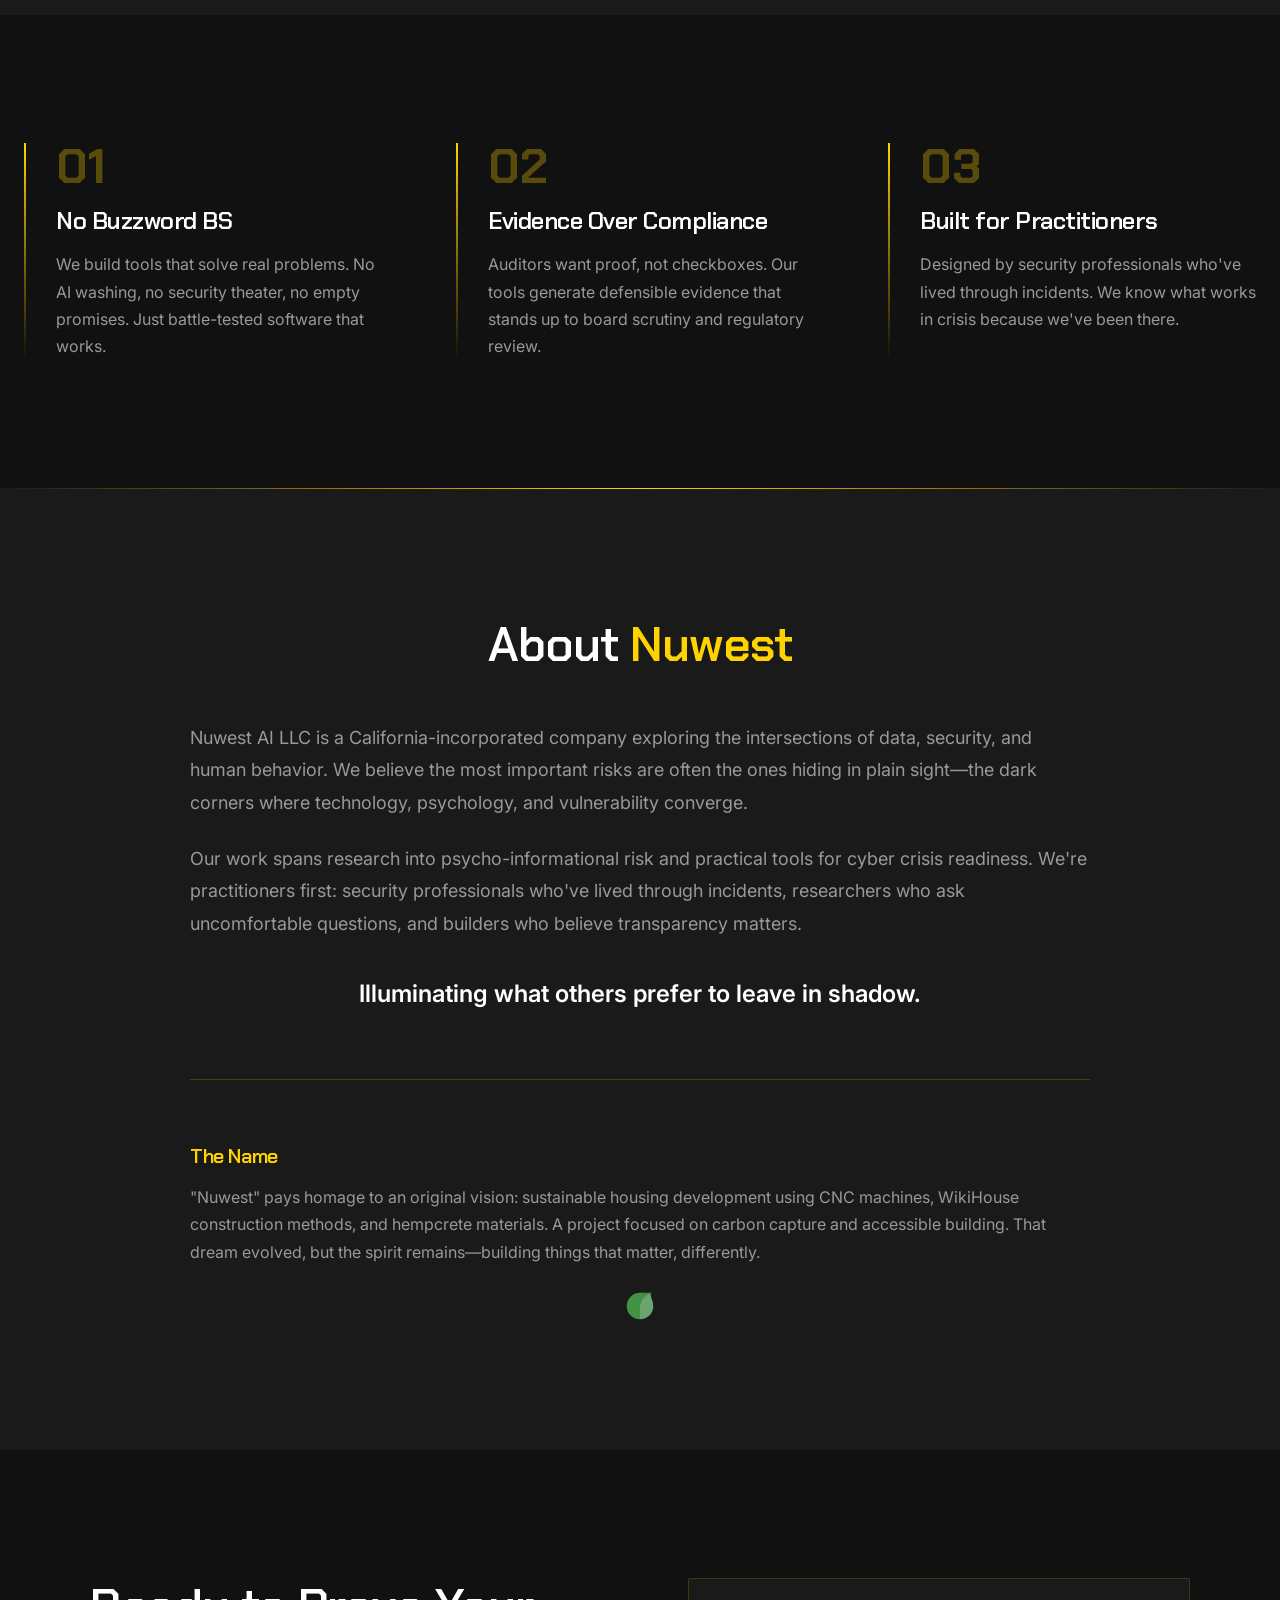
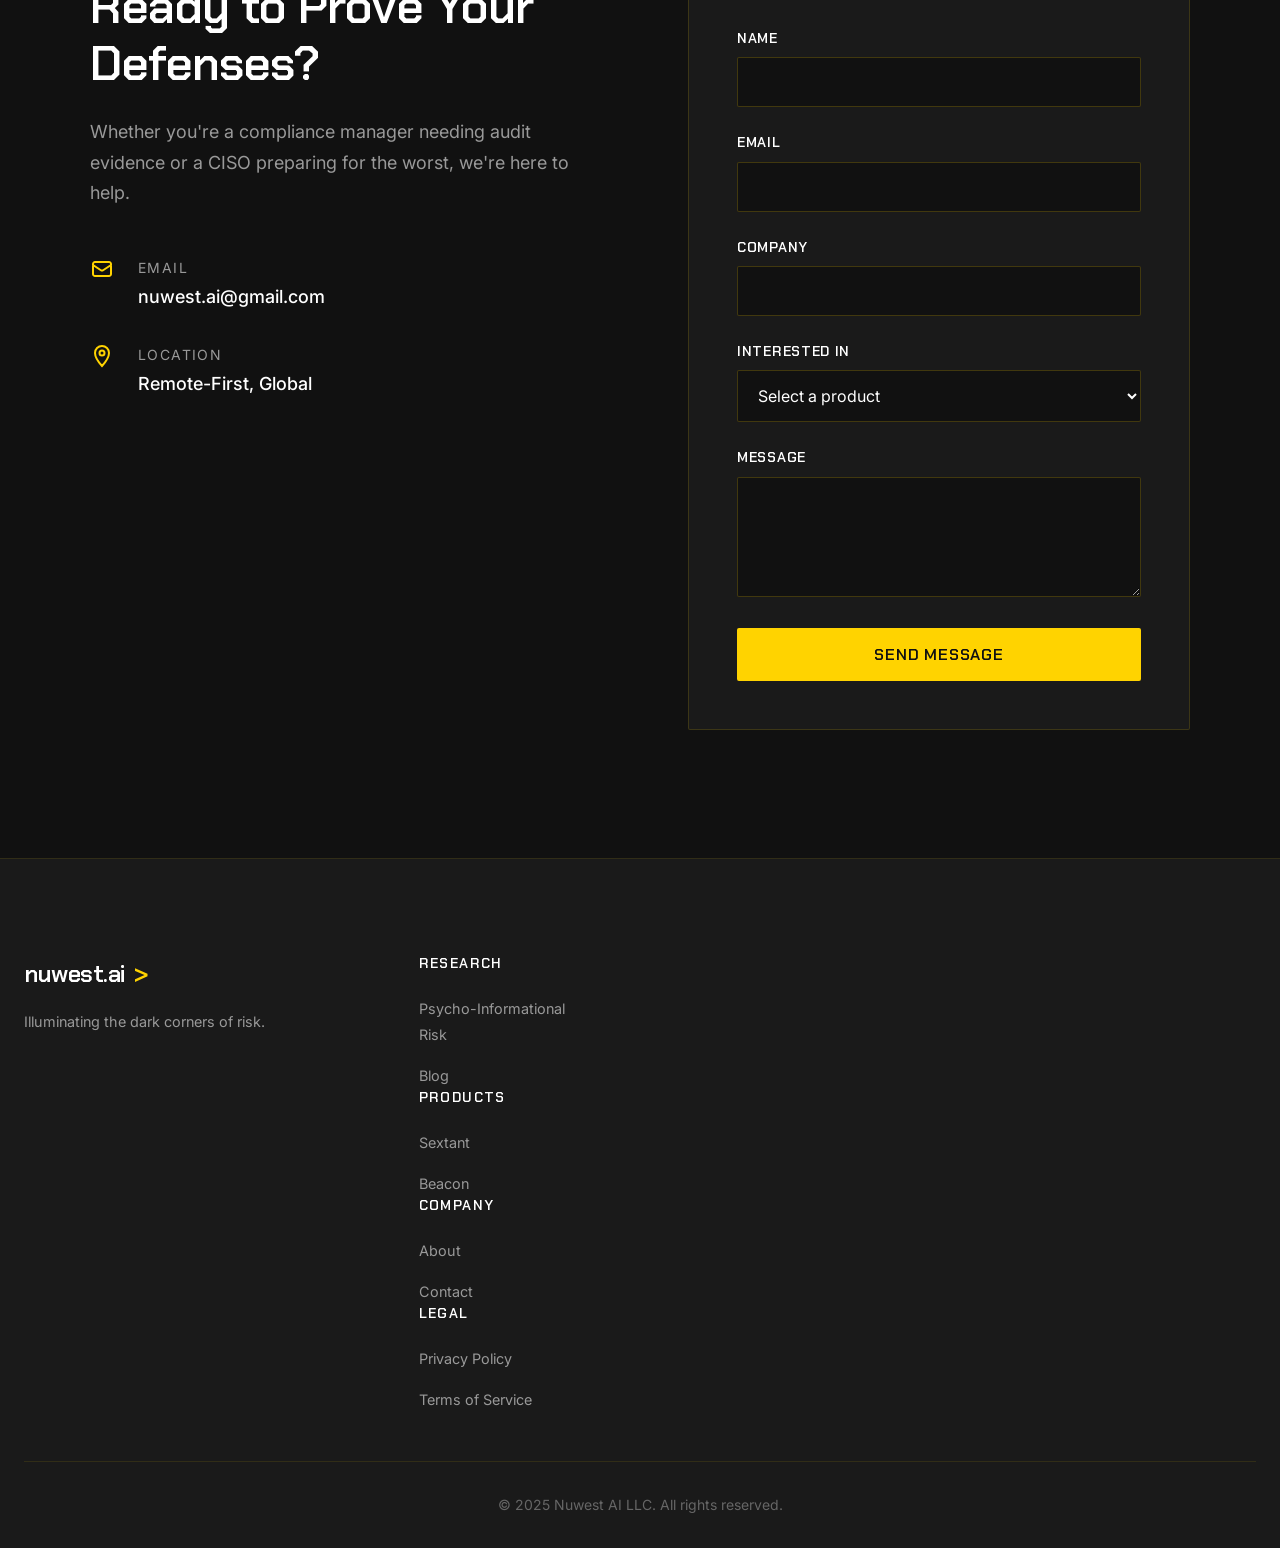
==== commit 3ead4a8b: "Fix contact form - use mailto instead of broken API endpoint" ====
--- a/index.html
+++ b/index.html
@@ -299,7 +299,7 @@
               </div>
               <div>
                 <div class="method-label">Email</div>
-                <a href="mailto:contact@nuwest.ai" class="method-value">contact@nuwest.ai</a>
+                <a href="mailto:nuwest.ai@gmail.com" class="method-value">nuwest.ai@gmail.com</a>
               </div>
             </div>
 
